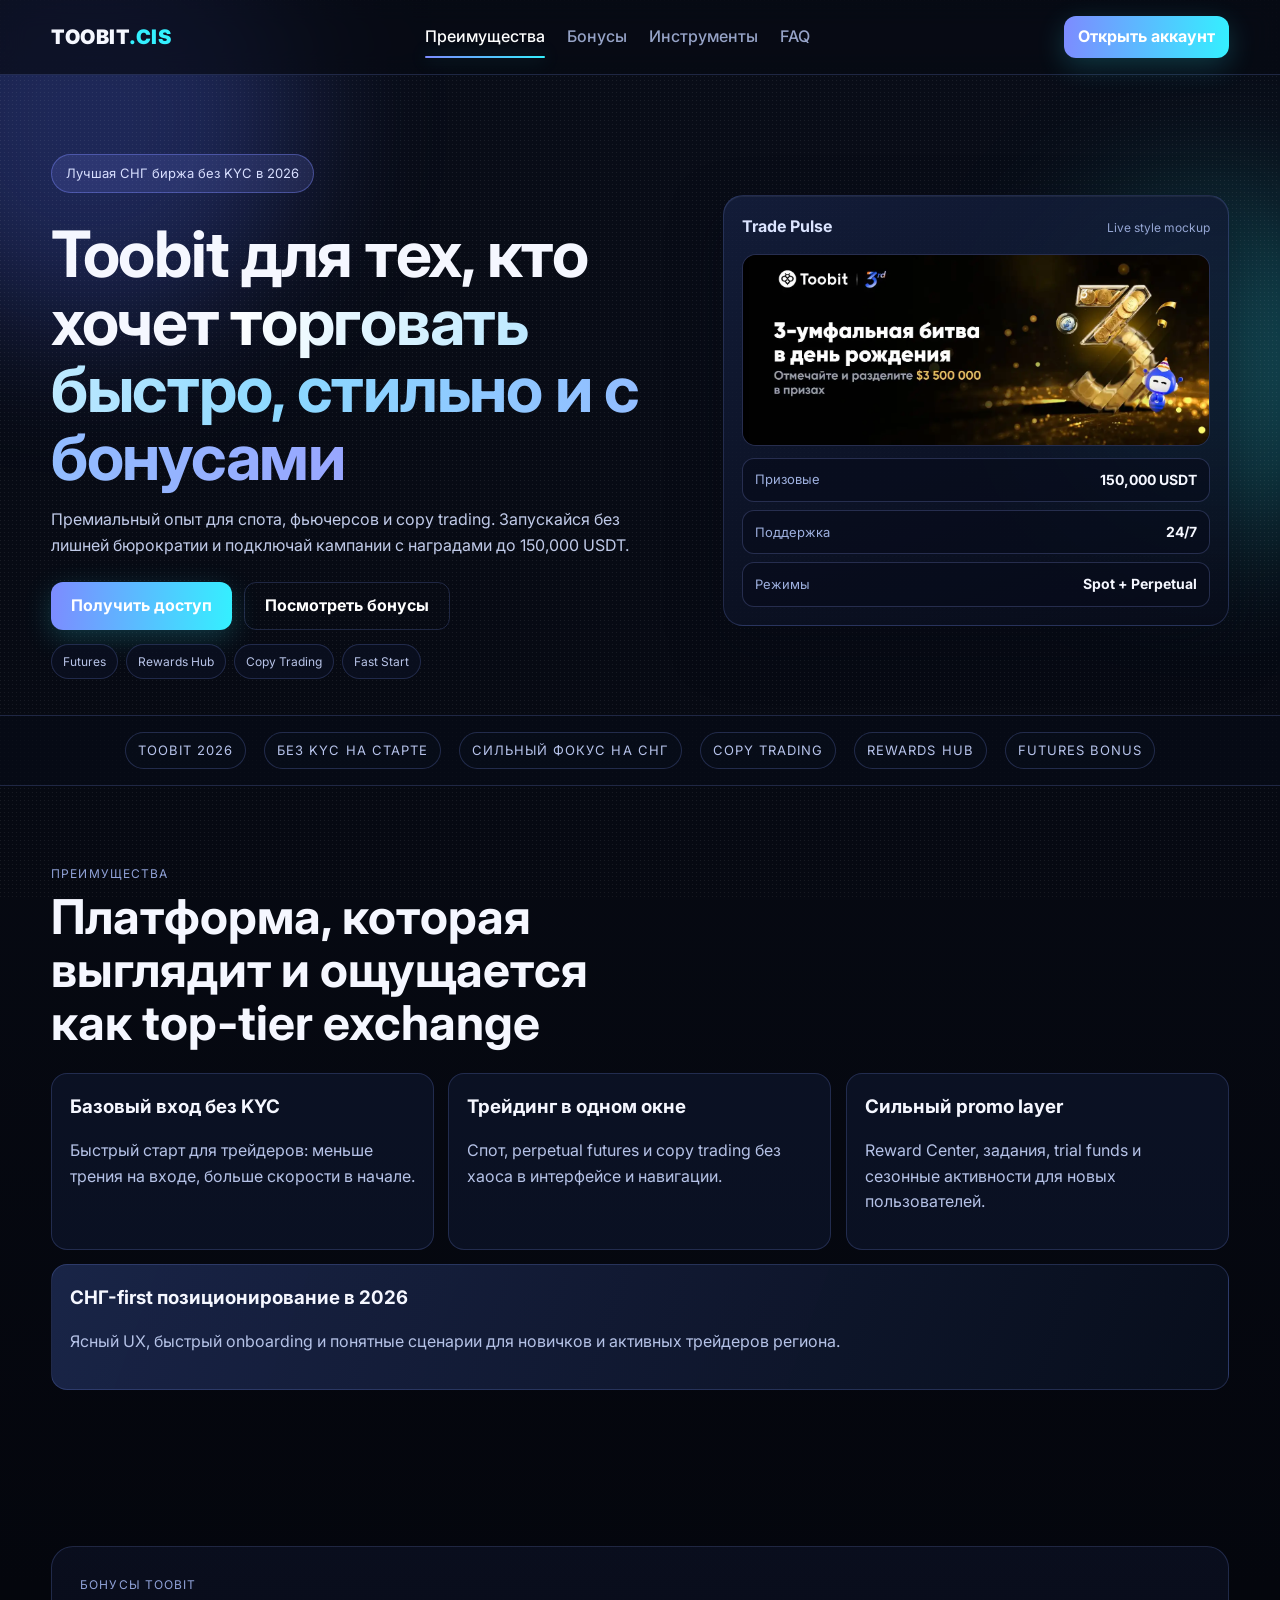
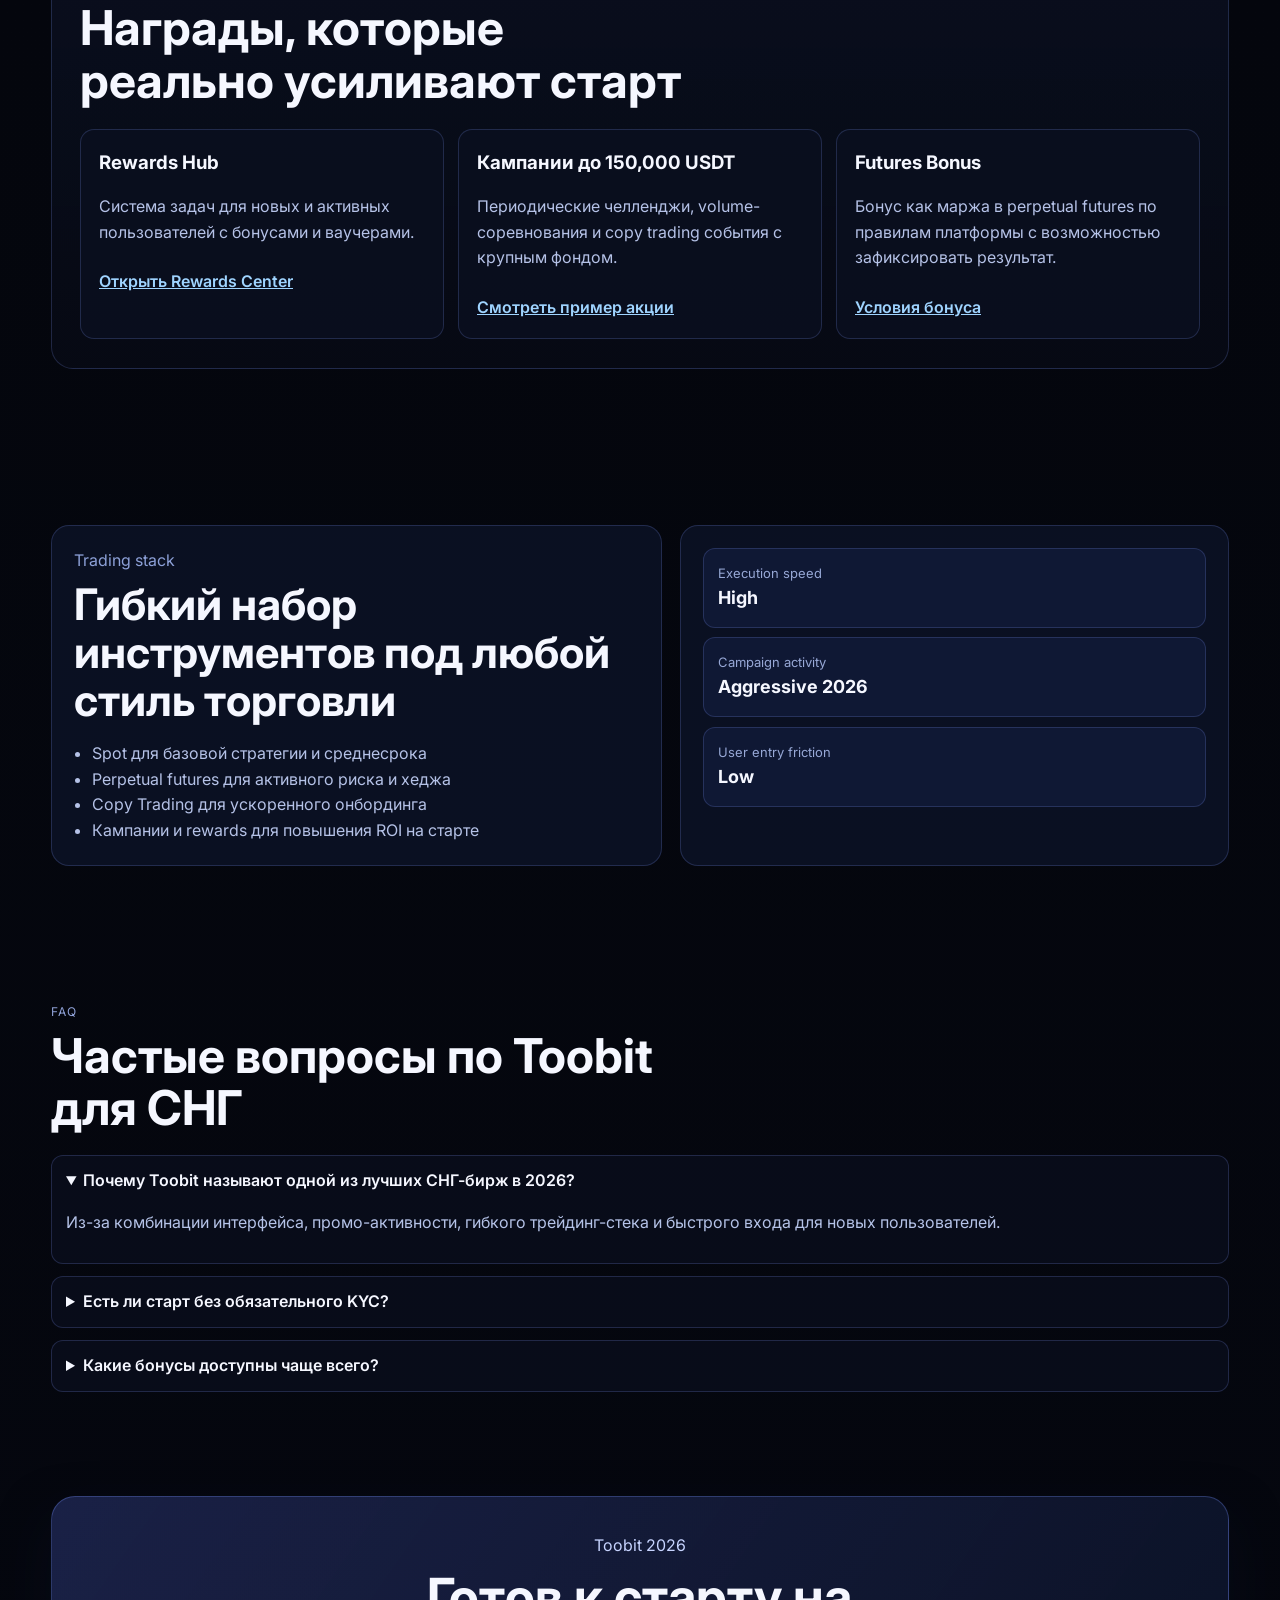
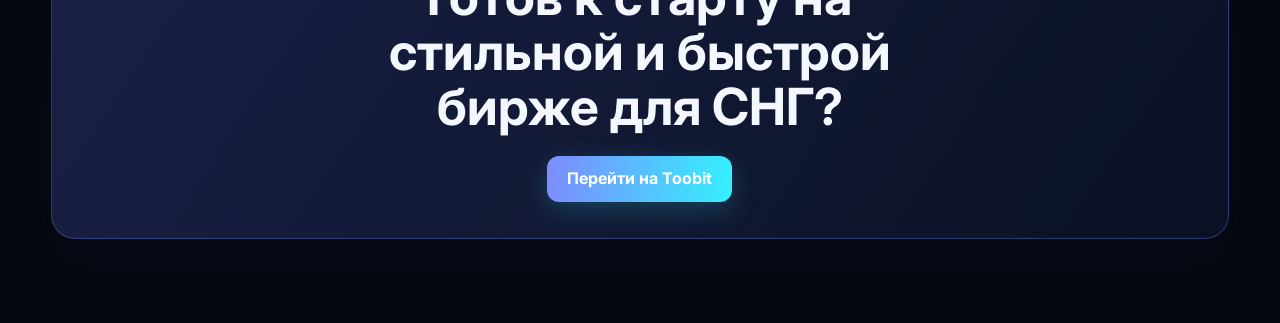
==== index.html @ 1e4f061c "Add files via upload" ====
<!doctype html>
<html lang="ru">
<head>
  <meta charset="UTF-8">
  <meta name="viewport" content="width=device-width, initial-scale=1.0">
  <title>Toobit 2026 — Лучшая СНГ криптобиржа без KYC | Бонусы и трейдинг</title>
  <meta name="description" content="Toobit в 2026: современная криптобиржа для СНГ без обязательного KYC на базовом уровне. Фьючерсы, спот, copy trading, Rewards Hub и кампании с призовым фондом до 150 000 USDT.">
  <meta name="keywords" content="Toobit, Toobit СНГ, биржа без KYC, криптобиржа 2026, бонусы Toobit, futures, copy trading">
  <meta name="robots" content="index, follow, max-image-preview:large">
  <meta name="theme-color" content="#06090f">
  <link rel="icon" href="toobit.jpeg" type="image/jpeg">
  <link rel="canonical" href="https://www.toobit.com/t/cryptoday">
  <meta property="og:type" content="website">
  <meta property="og:locale" content="ru_RU">
  <meta property="og:title" content="Toobit 2026 — Лучшая СНГ биржа без KYC">
  <meta property="og:description" content="Премиальная криптобиржа для СНГ: спот, фьючерсы, бонусы, копитрейдинг и быстрый старт.">
  <meta property="og:url" content="https://www.toobit.com/t/cryptoday">
  <meta property="og:site_name" content="Toobit Landing">
  <meta name="twitter:card" content="summary_large_image">
  <meta name="twitter:title" content="Toobit 2026 — Лучшая СНГ биржа без KYC">
  <meta name="twitter:description" content="Трендовый лендинг Toobit: стиль, скорость и высокий конверт.">
  <link rel="preconnect" href="https://fonts.googleapis.com">
  <link rel="preconnect" href="https://fonts.gstatic.com" crossorigin>
  <link href="https://fonts.googleapis.com/css2?family=Inter:wght@400;500;600;700;800;900&display=swap" rel="stylesheet">
  <link rel="stylesheet" href="styles.css">
  <script type="application/ld+json">
  {
    "@context":"https://schema.org",
    "@type":"WebPage",
    "name":"Toobit 2026 — Лучшая СНГ криптобиржа без KYC",
    "description":"Стильный SEO-лендинг о Toobit: преимущества, бонусы, спот, фьючерсы, copy trading.",
    "inLanguage":"ru",
    "url":"https://www.toobit.com/t/cryptoday"
  }
  </script>
</head>
<body>
  <div class="cursor-glow" aria-hidden="true"></div>
  <div class="bg-blur blur-a" aria-hidden="true"></div>
  <div class="bg-blur blur-b" aria-hidden="true"></div>
  <div class="noise" aria-hidden="true"></div>

  <header class="topbar">
    <div class="container topbar-inner">
      <a class="brand" href="/">TOOBIT<span>.CIS</span></a>
      <nav class="nav">
        <a href="#benefits">Преимущества</a>
        <a href="#bonuses">Бонусы</a>
        <a href="#stack">Инструменты</a>
        <a href="#faq">FAQ</a>
      </nav>
      <a class="btn btn-sm" href="https://www.toobit.com/t/cryptoday" target="_blank" rel="noopener noreferrer">Открыть аккаунт</a>
    </div>
  </header>

  <main>
    <section class="hero">
      <div class="container hero-grid">
        <div class="hero-copy">
          <p class="pill">Лучшая СНГ биржа без KYC в 2026</p>
          <h1>Toobit для тех, кто хочет <span>торговать быстро, стильно и с бонусами</span></h1>
          <p class="lead">Премиальный опыт для спота, фьючерсов и copy trading. Запускайся без лишней бюрократии и подключай кампании с наградами до 150,000 USDT.</p>
          <div class="cta-row">
            <a class="btn" href="https://www.toobit.com/t/cryptoday" target="_blank" rel="noopener noreferrer">Получить доступ</a>
            <a class="btn ghost" href="#bonuses">Посмотреть бонусы</a>
          </div>
          <div class="hero-tags">
            <span>Futures</span>
            <span>Rewards Hub</span>
            <span>Copy Trading</span>
            <span>Fast Start</span>
          </div>
        </div>

        <aside class="hero-panel parallax" aria-label="Стильный индикатор активности">
          <div class="panel-head">
            <strong>Trade Pulse</strong>
            <span>Live style mockup</span>
          </div>
          <div class="panel-media">
            <img class="panel-image" src="panel.webp" alt="Trade Pulse панели Toobit" loading="eager">
          </div>
          <div class="panel-stats">
            <article><span>Призовые</span><strong>150,000 USDT</strong></article>
            <article><span>Поддержка</span><strong>24/7</strong></article>
            <article><span>Режимы</span><strong>Spot + Perpetual</strong></article>
          </div>
        </aside>
      </div>
    </section>

    <section class="ticker" aria-label="Преимущества">
      <div class="container ticker-track">
        <span>Toobit 2026</span>
        <span>Без KYC на старте</span>
        <span>Сильный фокус на СНГ</span>
        <span>Copy Trading</span>
        <span>Rewards Hub</span>
        <span>Futures Bonus</span>
      </div>
    </section>

    <section id="benefits" class="section">
      <div class="container">
        <div class="section-title">
          <p>Преимущества</p>
          <h2>Платформа, которая выглядит и ощущается как top-tier exchange</h2>
        </div>
        <div class="feature-grid">
          <article class="feature">
            <h3>Базовый вход без KYC</h3>
            <p>Быстрый старт для трейдеров: меньше трения на входе, больше скорости в начале.</p>
          </article>
          <article class="feature">
            <h3>Трейдинг в одном окне</h3>
            <p>Спот, perpetual futures и copy trading без хаоса в интерфейсе и навигации.</p>
          </article>
          <article class="feature">
            <h3>Сильный promo layer</h3>
            <p>Reward Center, задания, trial funds и сезонные активности для новых пользователей.</p>
          </article>
          <article class="feature large">
            <h3>СНГ-first позиционирование в 2026</h3>
            <p>Ясный UX, быстрый onboarding и понятные сценарии для новичков и активных трейдеров региона.</p>
          </article>
        </div>
      </div>
    </section>

    <section id="bonuses" class="section">
      <div class="container bonus-wrap">
        <div class="section-title">
          <p>Бонусы Toobit</p>
          <h2>Награды, которые реально усиливают старт</h2>
        </div>
        <div class="bonus-cards">
          <article>
            <h3>Rewards Hub</h3>
            <p>Система задач для новых и активных пользователей с бонусами и ваучерами.</p>
            <a href="https://www.toobit.com/en-US/h5/activity/reward-center" target="_blank" rel="noopener noreferrer">Открыть Rewards Center</a>
          </article>
          <article>
            <h3>Кампании до 150,000 USDT</h3>
            <p>Периодические челленджи, volume-соревнования и copy trading события с крупным фондом.</p>
            <a href="https://www.toobit.com/en-US/blog/the150k-reward-for-showing-up-every-day" target="_blank" rel="noopener noreferrer">Смотреть пример акции</a>
          </article>
          <article>
            <h3>Futures Bonus</h3>
            <p>Бонус как маржа в perpetual futures по правилам платформы с возможностью зафиксировать результат.</p>
            <a href="https://www.toobit.com/support/introducing-perpetual-futures-bonus-(user-guide-faq)" target="_blank" rel="noopener noreferrer">Условия бонуса</a>
          </article>
        </div>
      </div>
    </section>

    <section id="stack" class="section">
      <div class="container stack">
        <div class="stack-left">
          <p class="stack-kicker">Trading stack</p>
          <h2>Гибкий набор инструментов под любой стиль торговли</h2>
          <ul>
            <li>Spot для базовой стратегии и среднесрока</li>
            <li>Perpetual futures для активного риска и хеджа</li>
            <li>Copy Trading для ускоренного онбординга</li>
            <li>Кампании и rewards для повышения ROI на старте</li>
          </ul>
        </div>
        <div class="stack-right">
          <div class="line-card">
            <span>Execution speed</span>
            <strong>High</strong>
          </div>
          <div class="line-card">
            <span>Campaign activity</span>
            <strong>Aggressive 2026</strong>
          </div>
          <div class="line-card">
            <span>User entry friction</span>
            <strong>Low</strong>
          </div>
        </div>
      </div>
    </section>

    <section id="faq" class="section faq-sec">
      <div class="container">
        <div class="section-title">
          <p>FAQ</p>
          <h2>Частые вопросы по Toobit для СНГ</h2>
        </div>
        <div class="faq-grid">
          <details open>
            <summary>Почему Toobit называют одной из лучших СНГ-бирж в 2026?</summary>
            <p>Из-за комбинации интерфейса, промо-активности, гибкого трейдинг-стека и быстрого входа для новых пользователей.</p>
          </details>
          <details>
            <summary>Есть ли старт без обязательного KYC?</summary>
            <p>На базовом уровне старт возможен без обязательного KYC, но лимиты и функции зависят от юрисдикции и правил аккаунта.</p>
          </details>
          <details>
            <summary>Какие бонусы доступны чаще всего?</summary>
            <p>Rewards Hub, trial funds, фьючерсные бонусы и периодические кампании с призовыми фондами.</p>
          </details>
        </div>
      </div>
    </section>

    <section class="final-cta">
      <div class="container final-card">
        <p>Toobit 2026</p>
        <h2>Готов к старту на стильной и быстрой бирже для СНГ?</h2>
        <a class="btn" href="https://www.toobit.com/t/cryptoday" target="_blank" rel="noopener noreferrer">Перейти на Toobit</a>
      </div>
    </section>
  </main>

  <script>
    (function () {
      var root = document.documentElement;

      // Cursor glow / subtle parallax
      var glow = document.querySelector(".cursor-glow");
      var parallaxTarget = document.querySelector(".parallax");
      var rafId = null;

      function setVars(nx, ny) {
        // nx, ny in [-1..1]
        root.style.setProperty("--px", String(nx.toFixed(4)));
        root.style.setProperty("--py", String(ny.toFixed(4)));
      }

      function onMove(e) {
        if (!glow && !parallaxTarget) return;
        var x = e.clientX;
        var y = e.clientY;
        if (glow) {
          glow.style.setProperty("--cx", x + "px");
          glow.style.setProperty("--cy", y + "px");
        }

        if (rafId) return;
        rafId = window.requestAnimationFrame(function () {
          rafId = null;
          var w = window.innerWidth || 1;
          var h = window.innerHeight || 1;
          var nx = (x / w - 0.5) * 2;
          var ny = (y / h - 0.5) * 2;
          setVars(nx, ny);
        });
      }

      // Respect reduced motion
      var reduce = window.matchMedia && window.matchMedia("(prefers-reduced-motion: reduce)").matches;
      if (!reduce) {
        window.addEventListener("mousemove", onMove, { passive: true });
      } else {
        if (glow) glow.style.display = "none";
      }

      // Scroll progress + active section highlighting
      var links = Array.prototype.slice.call(document.querySelectorAll(".nav a[href^='#']"));
      var sections = links
        .map(function (a) {
          var id = a.getAttribute("href");
          return id ? document.querySelector(id) : null;
        })
        .filter(Boolean);

      function update() {
        var doc = document.documentElement;
        var max = Math.max(1, doc.scrollHeight - window.innerHeight);
        var p = Math.min(1, Math.max(0, window.scrollY / max));
        root.style.setProperty("--scroll-progress", p.toFixed(4));

        // Active section: pick last whose top is above current scroll + offset
        var y = window.scrollY + 110;
        var current = sections[0] || null;
        for (var i = 0; i < sections.length; i++) {
          if (sections[i].offsetTop <= y) current = sections[i];
        }
        links.forEach(function (a) {
          var id = a.getAttribute("href");
          a.classList.toggle("active", !!current && id === "#" + current.id);
        });
      }

      window.addEventListener("scroll", update, { passive: true });
      window.addEventListener("resize", update);
      update();

      // Scroll reveal for a more premium look
      var revealNodes = document.querySelectorAll(
        ".hero-copy, .hero-panel, .feature, .bonus-cards article, .line-card, .faq-grid details, .final-card"
      );
      revealNodes.forEach(function (el) {
        el.classList.add("reveal");
      });

      if (typeof IntersectionObserver !== "undefined") {
        var io = new IntersectionObserver(
          function (entries) {
            entries.forEach(function (entry) {
              if (entry.isIntersecting) {
                entry.target.classList.add("in");
                io.unobserve(entry.target);
              }
            });
          },
          { threshold: 0.18 }
        );
        revealNodes.forEach(function (el) {
          io.observe(el);
        });
      } else {
        // Fallback: show immediately
        revealNodes.forEach(function (el) {
          el.classList.add("in");
        });
      }
    })();
  </script>
</body>
</html>
---- styles.css ----
:root {
  --bg: #04060d;
  --panel: rgba(15, 23, 47, 0.62);
  --panel-strong: rgba(17, 26, 55, 0.88);
  --text: #f5f7ff;
  --muted: #96a3c7;
  --line: rgba(131, 155, 255, 0.2);
  --brand: #7d8bff;
  --brand-2: #34f0ff;
  --ok: #4dffb1;
  --px: 0;
  --py: 0;
  --scroll-progress: 0;
}

*,
*::before,
*::after {
  box-sizing: border-box;
}

html {
  scroll-behavior: smooth;
}

body {
  margin: 0;
  font-family: Inter, Segoe UI, Arial, sans-serif;
  color: var(--text);
  background: radial-gradient(1200px 600px at 15% -15%, rgba(125, 139, 255, 0.25), transparent 60%),
    radial-gradient(900px 500px at 85% -20%, rgba(52, 240, 255, 0.18), transparent 62%),
    linear-gradient(180deg, #090d18 0%, #04060d 45%, #05070f 100%);
  line-height: 1.6;
  overflow-x: hidden;
}

a {
  color: inherit;
}

.container {
  width: min(1180px, 92%);
  margin: 0 auto;
}

.bg-blur {
  position: fixed;
  pointer-events: none;
  border-radius: 999px;
  z-index: -3;
  filter: blur(70px);
}

.blur-a {
  width: 420px;
  height: 420px;
  background: rgba(87, 113, 255, 0.28);
  top: -90px;
  left: -120px;
}

.blur-b {
  width: 340px;
  height: 340px;
  background: rgba(52, 240, 255, 0.24);
  top: 22%;
  right: -110px;
}

.noise {
  position: fixed;
  inset: 0;
  z-index: -2;
  opacity: 0.07;
  pointer-events: none;
  background-image: radial-gradient(circle at 20% 20%, #fff 0.5px, transparent 0.5px);
  background-size: 4px 4px;
}

.cursor-glow {
  --cx: -9999px;
  --cy: -9999px;
  position: fixed;
  top: 0;
  left: 0;
  width: 360px;
  height: 360px;
  border-radius: 999px;
  background: radial-gradient(circle at 50% 50%, rgba(52, 240, 255, 0.22) 0%, rgba(52, 240, 255, 0.14) 28%, rgba(52, 240, 255, 0.06) 52%, transparent 70%);
  filter: blur(26px);
  z-index: 9999;
  pointer-events: none;
  transform: translate3d(calc(var(--cx) - 180px), calc(var(--cy) - 180px), 0);
  mix-blend-mode: normal;
  opacity: 0.65;
}

.topbar {
  position: sticky;
  top: 0;
  z-index: 30;
  backdrop-filter: blur(12px);
  background: rgba(6, 10, 19, 0.68);
  border-bottom: 1px solid var(--line);
}

.topbar-inner {
  min-height: 74px;
  display: flex;
  align-items: center;
  justify-content: space-between;
  gap: 20px;
}

.brand {
  font-weight: 900;
  letter-spacing: 0.5px;
  text-decoration: none;
  font-size: 20px;
}

.brand span {
  color: var(--brand-2);
}

.nav {
  display: flex;
  gap: 22px;
}

.nav a {
  text-decoration: none;
  color: var(--muted);
  font-weight: 500;
}

.nav a:hover {
  color: #fff;
}

.nav a.active {
  color: #fff;
  position: relative;
}

.nav a.active::after {
  content: "";
  position: absolute;
  left: 0;
  right: 0;
  bottom: -8px;
  height: 2px;
  border-radius: 999px;
  background: linear-gradient(90deg, var(--brand), var(--brand-2));
  box-shadow: 0 0 18px rgba(52, 240, 255, 0.35);
}

.btn {
  display: inline-flex;
  align-items: center;
  justify-content: center;
  min-height: 44px;
  border-radius: 12px;
  padding: 10px 20px;
  border: 0;
  cursor: pointer;
  text-decoration: none;
  color: #fff;
  font-weight: 700;
  background: linear-gradient(94deg, var(--brand), var(--brand-2));
  box-shadow: 0 8px 28px rgba(52, 240, 255, 0.2);
  transition: transform 0.25s ease, box-shadow 0.25s ease;
}

.btn:hover {
  transform: translateY(-1px);
  box-shadow: 0 14px 30px rgba(52, 240, 255, 0.25);
}

.btn-sm {
  min-height: 40px;
  padding: 8px 14px;
}

.btn.ghost {
  background: transparent;
  border: 1px solid var(--line);
  box-shadow: none;
}

.hero {
  padding: 66px 0 36px;
}

.hero-grid {
  display: grid;
  grid-template-columns: 1.12fr 0.88fr;
  align-items: center;
  gap: 28px;
}

.pill {
  display: inline-flex;
  align-items: center;
  gap: 10px;
  border-radius: 999px;
  padding: 8px 14px;
  background: rgba(125, 139, 255, 0.16);
  border: 1px solid rgba(125, 139, 255, 0.4);
  font-size: 13px;
  color: #d8dfff;
}

h1 {
  margin: 14px 0 16px;
  font-size: clamp(36px, 5vw, 68px);
  line-height: 1.06;
  letter-spacing: -0.02em;
}

h1 span {
  background: linear-gradient(95deg, #ffffff 0%, #8bd8ff 45%, #98a6ff 100%);
  -webkit-background-clip: text;
  background-clip: text;
  color: transparent;
}

.lead {
  color: #c0cae8;
  max-width: 62ch;
}

.cta-row {
  display: flex;
  gap: 12px;
  margin: 24px 0 14px;
}

.hero-tags {
  display: flex;
  flex-wrap: wrap;
  gap: 8px;
}

.hero-tags span {
  font-size: 12px;
  color: #b8c4e8;
  padding: 7px 11px;
  border-radius: 999px;
  border: 1px solid var(--line);
  background: rgba(10, 16, 33, 0.8);
}

.hero-panel {
  border: 1px solid var(--line);
  background: linear-gradient(160deg, rgba(22, 33, 66, 0.78), rgba(8, 12, 26, 0.8));
  border-radius: 20px;
  padding: 18px;
  box-shadow: 0 20px 50px rgba(6, 10, 20, 0.5), inset 0 1px 0 rgba(255, 255, 255, 0.06);
}

.panel-media {
  margin-top: 14px;
  border-radius: 14px;
  overflow: hidden;
  border: 1px solid rgba(145, 164, 255, 0.22);
  background: rgba(8, 11, 22, 0.7);
}

.panel-image {
  width: 100%;
  height: 190px;
  display: block;
  object-fit: cover;
  transform: translateZ(0);
}

.parallax {
  transform: translate3d(calc(var(--px) * -6px), calc(var(--py) * -6px), 0);
  transition: transform 120ms ease-out;
}

.panel-head {
  display: flex;
  justify-content: space-between;
  align-items: baseline;
  color: #dbe4ff;
}

.panel-head span {
  color: #95a6d4;
  font-size: 12px;
}

.candles {
  margin-top: 14px;
  border-radius: 14px;
  border: 1px solid rgba(145, 164, 255, 0.2);
  padding: 12px;
  height: 190px;
  display: grid;
  grid-template-columns: repeat(9, 1fr);
  gap: 8px;
  align-items: stretch;
  background: linear-gradient(180deg, rgba(22, 31, 61, 0.45), rgba(8, 11, 22, 0.86));
}

.candle {
  position: relative;
  border-radius: 6px;
  background: rgba(255, 255, 255, 0.01);
  animation: candleIn 900ms ease both;
  animation-delay: var(--d);
}

.candle::after {
  content: "";
  position: absolute;
  inset: 0;
  border-radius: 8px;
  background: radial-gradient(60% 70% at 50% 75%, rgba(52, 240, 255, 0.18), transparent 60%);
  opacity: 0.0;
  transition: opacity 200ms ease;
  pointer-events: none;
}

.candle:hover::after {
  opacity: 1;
}

.candle .wick {
  position: absolute;
  left: 50%;
  transform: translateX(-50%);
  top: var(--wickTop);
  height: calc(var(--wickBot) - var(--wickTop));
  width: 2px;
  border-radius: 99px;
  background: linear-gradient(180deg, rgba(52, 240, 255, 0.95), rgba(120, 140, 255, 0.45));
  box-shadow: 0 0 18px rgba(52, 240, 255, 0.25);
  opacity: 0.95;
}

.candle .body {
  position: absolute;
  left: 50%;
  transform: translateX(-50%);
  top: var(--bodyTop);
  height: calc(var(--bodyBot) - var(--bodyTop));
  width: 62%;
  border-radius: 8px;
  border: 1px solid rgba(90, 160, 255, 0.38);
  background: linear-gradient(180deg, rgba(80, 160, 255, 0.85), rgba(52, 240, 255, 0.25));
  box-shadow: 0 12px 24px rgba(0, 0, 0, 0.35);
}

.candle.bull .wick {
  background: linear-gradient(180deg, rgba(77, 255, 177, 0.95), rgba(52, 240, 255, 0.35));
  box-shadow: 0 0 18px rgba(77, 255, 177, 0.22);
}

.candle.bull .body {
  border-color: rgba(77, 255, 177, 0.45);
  background: linear-gradient(180deg, rgba(77, 255, 177, 0.9), rgba(52, 240, 255, 0.18));
}

.candle.bear .wick {
  background: linear-gradient(180deg, rgba(255, 92, 125, 0.95), rgba(120, 85, 255, 0.25));
  box-shadow: 0 0 18px rgba(255, 92, 125, 0.18);
}

.candle.bear .body {
  border-color: rgba(255, 92, 125, 0.45);
  background: linear-gradient(180deg, rgba(255, 92, 125, 0.9), rgba(120, 85, 255, 0.18));
}

@keyframes candleIn {
  from {
    opacity: 0;
    transform: translateY(10px) scaleY(0.96);
  }
  to {
    opacity: 1;
    transform: translateY(0) scaleY(1);
  }
}

.panel-stats {
  margin-top: 12px;
  display: grid;
  gap: 8px;
}

.panel-stats article {
  display: flex;
  justify-content: space-between;
  align-items: center;
  border-radius: 12px;
  padding: 10px 12px;
  border: 1px solid rgba(146, 165, 255, 0.22);
  background: rgba(8, 13, 27, 0.68);
}

.panel-stats span {
  font-size: 13px;
  color: #9eb0df;
}

.panel-stats strong {
  font-size: 14px;
}

.ticker {
  border-top: 1px solid var(--line);
  border-bottom: 1px solid var(--line);
  background: rgba(8, 12, 23, 0.72);
  overflow: hidden;
}

.ticker-track {
  display: flex;
  gap: 18px;
  flex-wrap: wrap;
  width: 100%;
  padding: 16px 0;
  justify-content: center;
  animation: none;
}

.ticker-track span {
  color: #b7c3eb;
  font-size: 13px;
  text-transform: uppercase;
  letter-spacing: 0.08em;
  padding: 7px 12px;
  border-radius: 999px;
  border: 1px solid rgba(131, 155, 255, 0.22);
  background: rgba(10, 16, 33, 0.45);
}

.ticker-track span:last-child {
  margin-right: 0;
}

.section {
  padding: 78px 0;
}

.section-title p {
  margin: 0 0 8px;
  color: #90a2d8;
  text-transform: uppercase;
  letter-spacing: 0.09em;
  font-size: 12px;
}

.section-title h2 {
  margin: 0;
  max-width: 20ch;
  font-size: clamp(30px, 3.8vw, 48px);
  line-height: 1.1;
}

.feature-grid {
  margin-top: 24px;
  display: grid;
  grid-template-columns: repeat(6, 1fr);
  gap: 14px;
}

.feature {
  grid-column: span 2;
  border: 1px solid var(--line);
  border-radius: 16px;
  padding: 18px;
  background: var(--panel);
  transition: transform 0.2s ease, border-color 0.2s ease;
}

.feature:hover {
  transform: translateY(-3px);
  border-color: rgba(143, 164, 255, 0.45);
}

.feature.large {
  grid-column: span 6;
  background: linear-gradient(110deg, rgba(34, 49, 95, 0.7), rgba(9, 15, 30, 0.86));
}

.feature h3,
.bonus-cards h3 {
  margin-top: 0;
  margin-bottom: 8px;
}

.feature p,
.bonus-cards p,
.stack li {
  color: #b5c2e7;
}

.bonus-wrap {
  border: 1px solid var(--line);
  border-radius: 22px;
  background: linear-gradient(180deg, rgba(12, 18, 37, 0.7), rgba(7, 10, 20, 0.92));
  padding: 28px;
}

.bonus-cards {
  margin-top: 22px;
  display: grid;
  grid-template-columns: repeat(3, 1fr);
  gap: 14px;
}

.bonus-cards article {
  border: 1px solid var(--line);
  border-radius: 14px;
  background: rgba(11, 16, 32, 0.8);
  padding: 18px;
}

.bonus-cards a {
  display: inline-block;
  margin-top: 8px;
  font-weight: 600;
  color: #9fd4ff;
}

.stack {
  display: grid;
  grid-template-columns: 1fr 0.9fr;
  gap: 18px;
}

.stack-left,
.stack-right {
  border: 1px solid var(--line);
  border-radius: 18px;
  padding: 22px;
  background: var(--panel);
}

.stack-kicker {
  margin: 0 0 8px;
  color: #8da1d8;
}

.stack-left h2 {
  margin: 0 0 16px;
  font-size: clamp(28px, 3.4vw, 44px);
  line-height: 1.1;
}

.stack-left ul {
  margin: 0;
  padding-left: 18px;
}

.line-card {
  border: 1px solid var(--line);
  border-radius: 12px;
  padding: 14px;
  background: var(--panel-strong);
}

.line-card + .line-card {
  margin-top: 10px;
}

.line-card span {
  display: block;
  color: #97a8d6;
  font-size: 13px;
}

.line-card strong {
  font-size: 18px;
}

.faq-sec {
  padding-top: 58px;
}

.faq-grid {
  margin-top: 20px;
  display: grid;
  gap: 12px;
}

details {
  border: 1px solid var(--line);
  border-radius: 12px;
  background: rgba(11, 16, 32, 0.68);
  padding: 12px 14px;
}

summary {
  cursor: pointer;
  font-weight: 600;
}

details p {
  color: #b5c3e8;
}

.final-cta {
  padding: 26px 0 84px;
}

.final-card {
  border-radius: 24px;
  padding: 36px;
  border: 1px solid rgba(120, 145, 255, 0.3);
  background: linear-gradient(125deg, rgba(97, 120, 255, 0.23), rgba(11, 18, 38, 0.95));
  text-align: center;
  box-shadow: 0 24px 50px rgba(8, 14, 30, 0.5);
}

.final-card p {
  margin: 0;
  color: #c7d4ff;
}

.final-card h2 {
  margin: 10px auto 22px;
  max-width: 20ch;
  font-size: clamp(28px, 4vw, 52px);
  line-height: 1.08;
}

@media (max-width: 1040px) {
  .hero-grid,
  .stack {
    grid-template-columns: 1fr;
  }

  .feature {
    grid-column: span 3;
  }

  .feature.large {
    grid-column: span 6;
  }

  .bonus-cards {
    grid-template-columns: 1fr;
  }
}

@media (max-width: 760px) {
  .nav {
    display: none;
  }

  h1 {
    font-size: clamp(34px, 12vw, 48px);
  }

  .section {
    padding: 56px 0;
  }

  .feature-grid {
    grid-template-columns: 1fr;
  }

  .feature,
  .feature.large {
    grid-column: auto;
  }

  .cta-row {
    flex-direction: column;
    align-items: flex-start;
  }

  .cursor-glow {
    display: none;
  }

  .panel-image {
    height: 150px;
  }

  .ticker-track {
    justify-content: flex-start;
    padding: 14px 0;
  }
}

.reveal {
  opacity: 0;
  transform: translateY(14px);
  transition: opacity 650ms ease, transform 750ms cubic-bezier(0.2, 0.8, 0.2, 1);
  will-change: opacity, transform;
}

.reveal.in {
  opacity: 1;
  transform: translateY(0);
}

@media (prefers-reduced-motion: reduce) {
  .reveal {
    opacity: 1;
    transform: none;
    transition: none;
  }
}
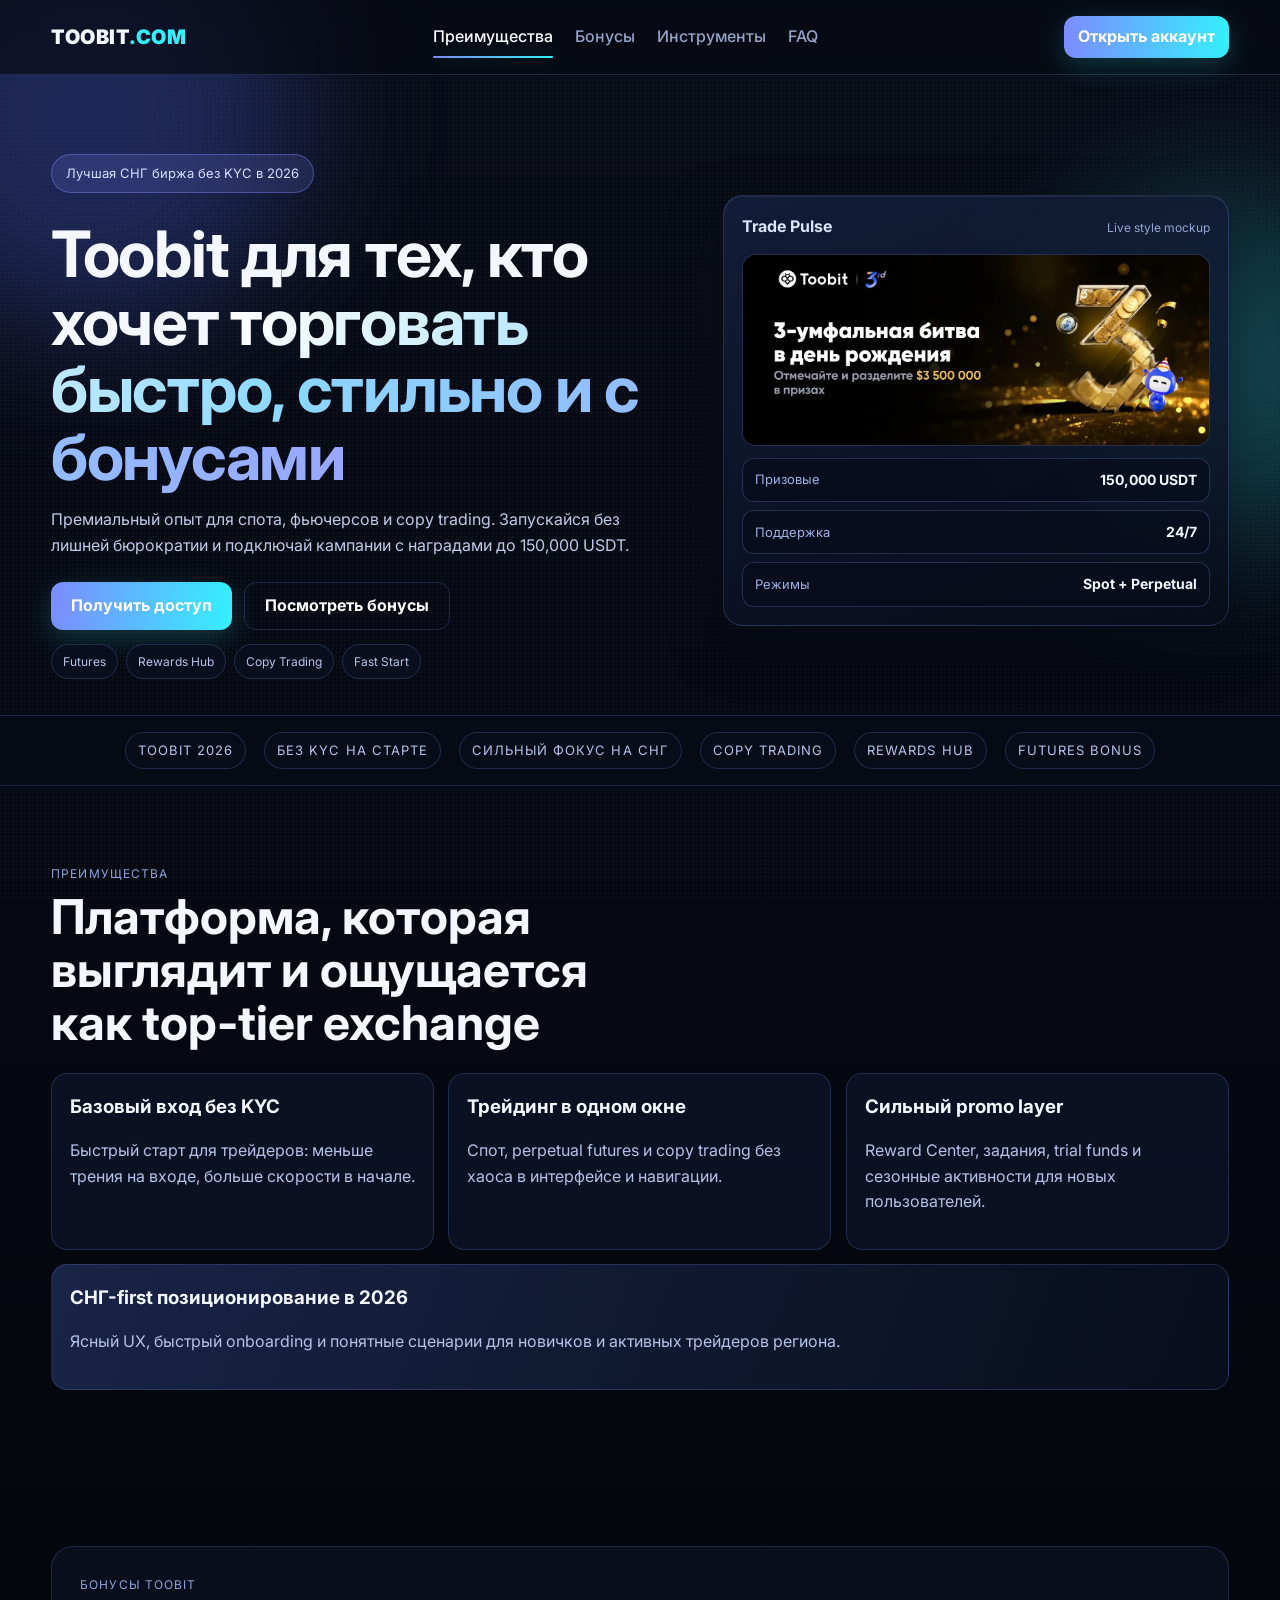
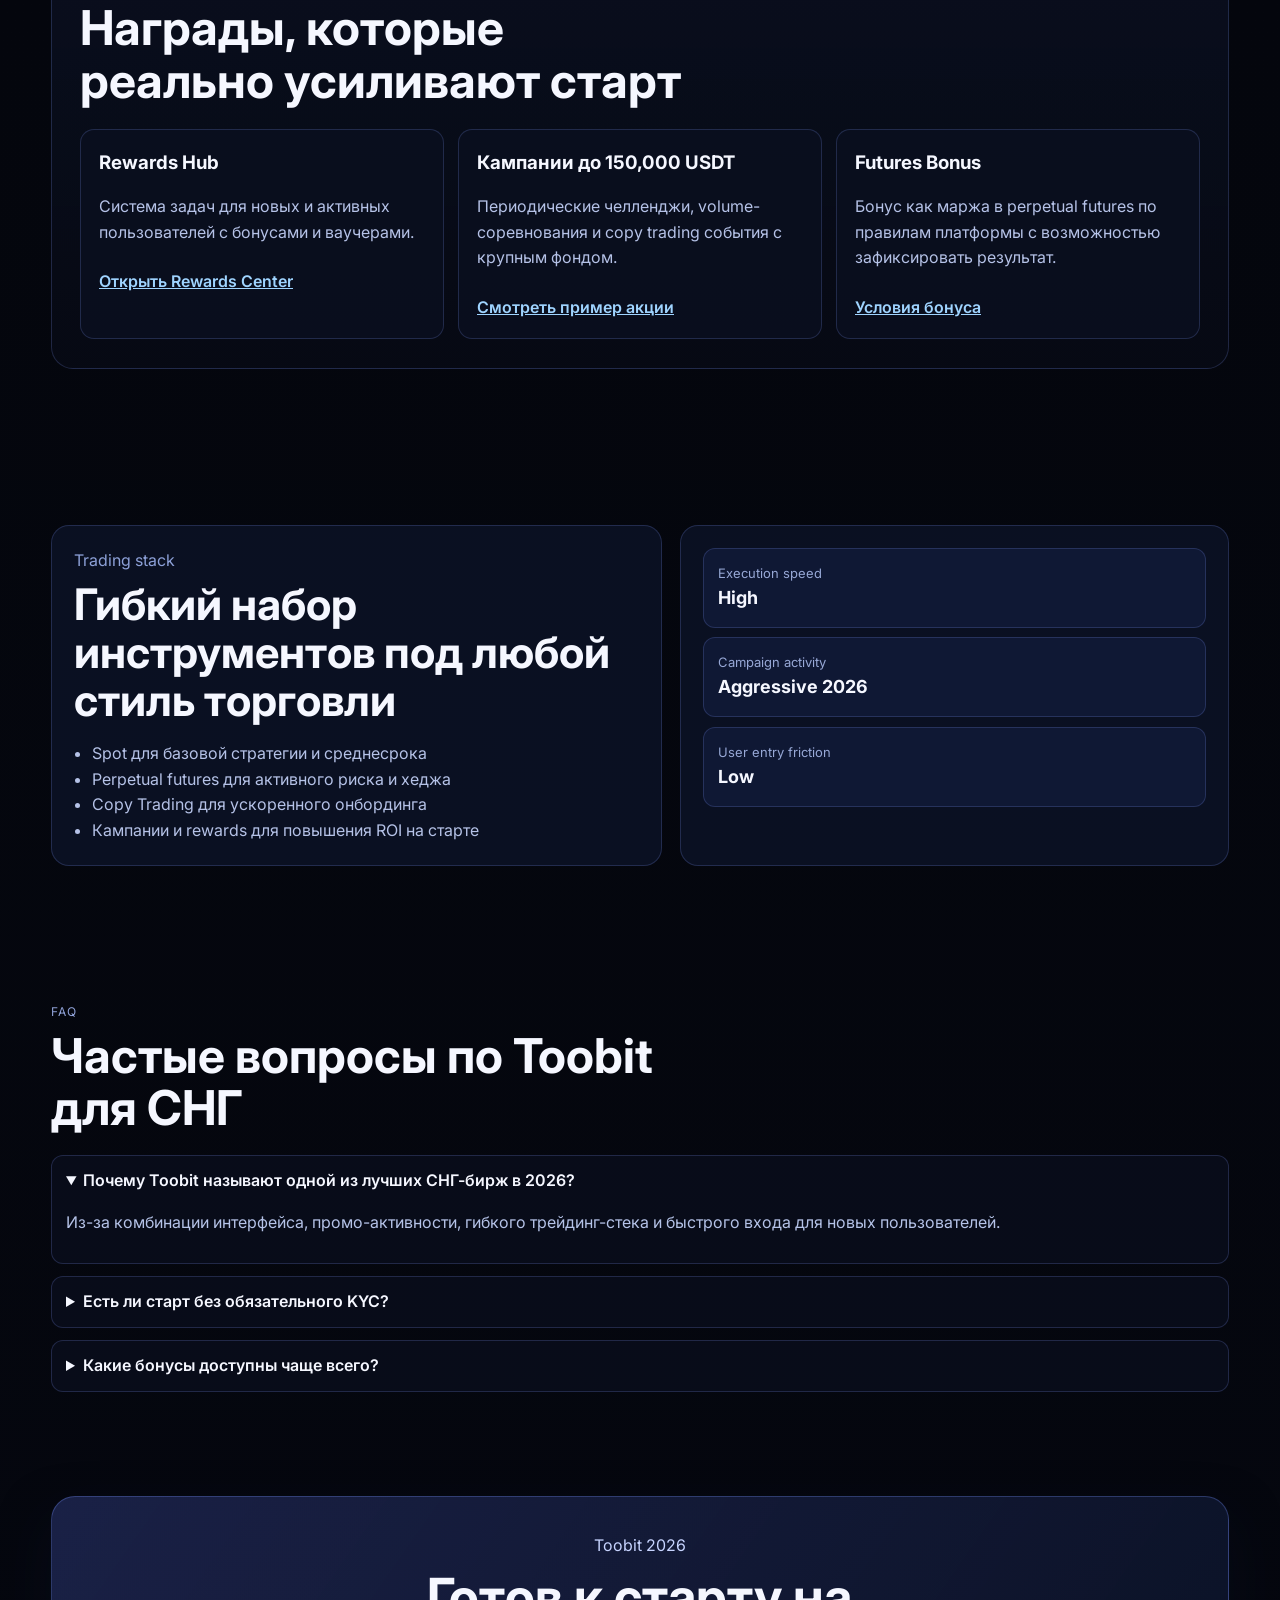
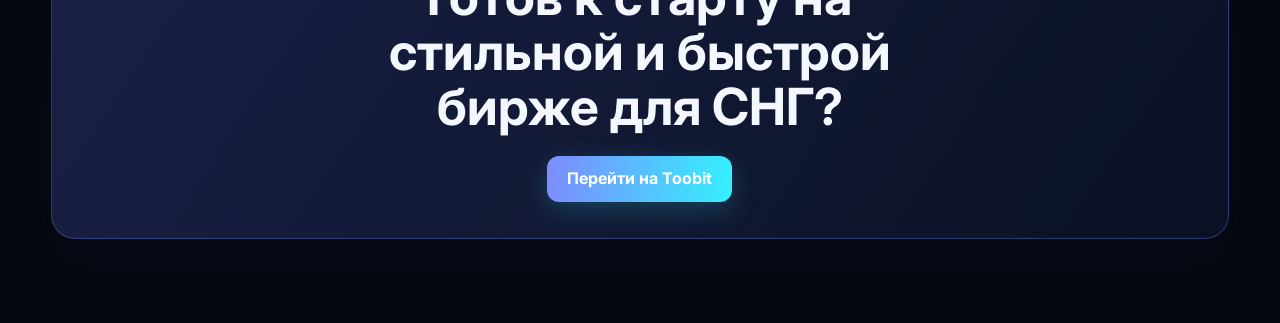
==== commit ef1e7ff6: "Update index.html" ====
--- a/index.html
+++ b/index.html
@@ -18,7 +18,7 @@
   <meta property="og:site_name" content="Toobit Landing">
   <meta name="twitter:card" content="summary_large_image">
   <meta name="twitter:title" content="Toobit 2026 — Лучшая СНГ биржа без KYC">
-  <meta name="twitter:description" content="Трендовый лендинг Toobit: стиль, скорость и высокий конверт.">
+  <meta name="twitter:description" content="Торгуй криптой без KYC. Быстрый старт, бонусы и реальные движения рынка каждый день.">
   <link rel="preconnect" href="https://fonts.googleapis.com">
   <link rel="preconnect" href="https://fonts.gstatic.com" crossorigin>
   <link href="https://fonts.googleapis.com/css2?family=Inter:wght@400;500;600;700;800;900&display=swap" rel="stylesheet">
@@ -28,7 +28,7 @@
     "@context":"https://schema.org",
     "@type":"WebPage",
     "name":"Toobit 2026 — Лучшая СНГ криптобиржа без KYC",
-    "description":"Стильный SEO-лендинг о Toobit: преимущества, бонусы, спот, фьючерсы, copy trading.",
+    "description":"Toobit: преимущества, бонусы, спот, фьючерсы, copy trading.",
     "inLanguage":"ru",
     "url":"https://www.toobit.com/t/cryptoday"
   }
@@ -42,7 +42,7 @@
 
   <header class="topbar">
     <div class="container topbar-inner">
-      <a class="brand" href="/">TOOBIT<span>.CIS</span></a>
+      <a class="brand" href="/">TOOBIT<span>.COM</span></a>
       <nav class="nav">
         <a href="#benefits">Преимущества</a>
         <a href="#bonuses">Бонусы</a>
@@ -137,17 +137,17 @@
           <article>
             <h3>Rewards Hub</h3>
             <p>Система задач для новых и активных пользователей с бонусами и ваучерами.</p>
-            <a href="https://www.toobit.com/en-US/h5/activity/reward-center" target="_blank" rel="noopener noreferrer">Открыть Rewards Center</a>
+            <a href="https://www.toobit.com/t/cryptoday" target="_blank" rel="noopener noreferrer">Открыть Rewards Center</a>
           </article>
           <article>
             <h3>Кампании до 150,000 USDT</h3>
             <p>Периодические челленджи, volume-соревнования и copy trading события с крупным фондом.</p>
-            <a href="https://www.toobit.com/en-US/blog/the150k-reward-for-showing-up-every-day" target="_blank" rel="noopener noreferrer">Смотреть пример акции</a>
+            <a href="https://www.toobit.com/t/cryptoday" target="_blank" rel="noopener noreferrer">Смотреть пример акции</a>
           </article>
           <article>
             <h3>Futures Bonus</h3>
             <p>Бонус как маржа в perpetual futures по правилам платформы с возможностью зафиксировать результат.</p>
-            <a href="https://www.toobit.com/support/introducing-perpetual-futures-bonus-(user-guide-faq)" target="_blank" rel="noopener noreferrer">Условия бонуса</a>
+            <a href="https://www.toobit.com/t/cryptoday" target="_blank" rel="noopener noreferrer">Условия бонуса</a>
           </article>
         </div>
       </div>
